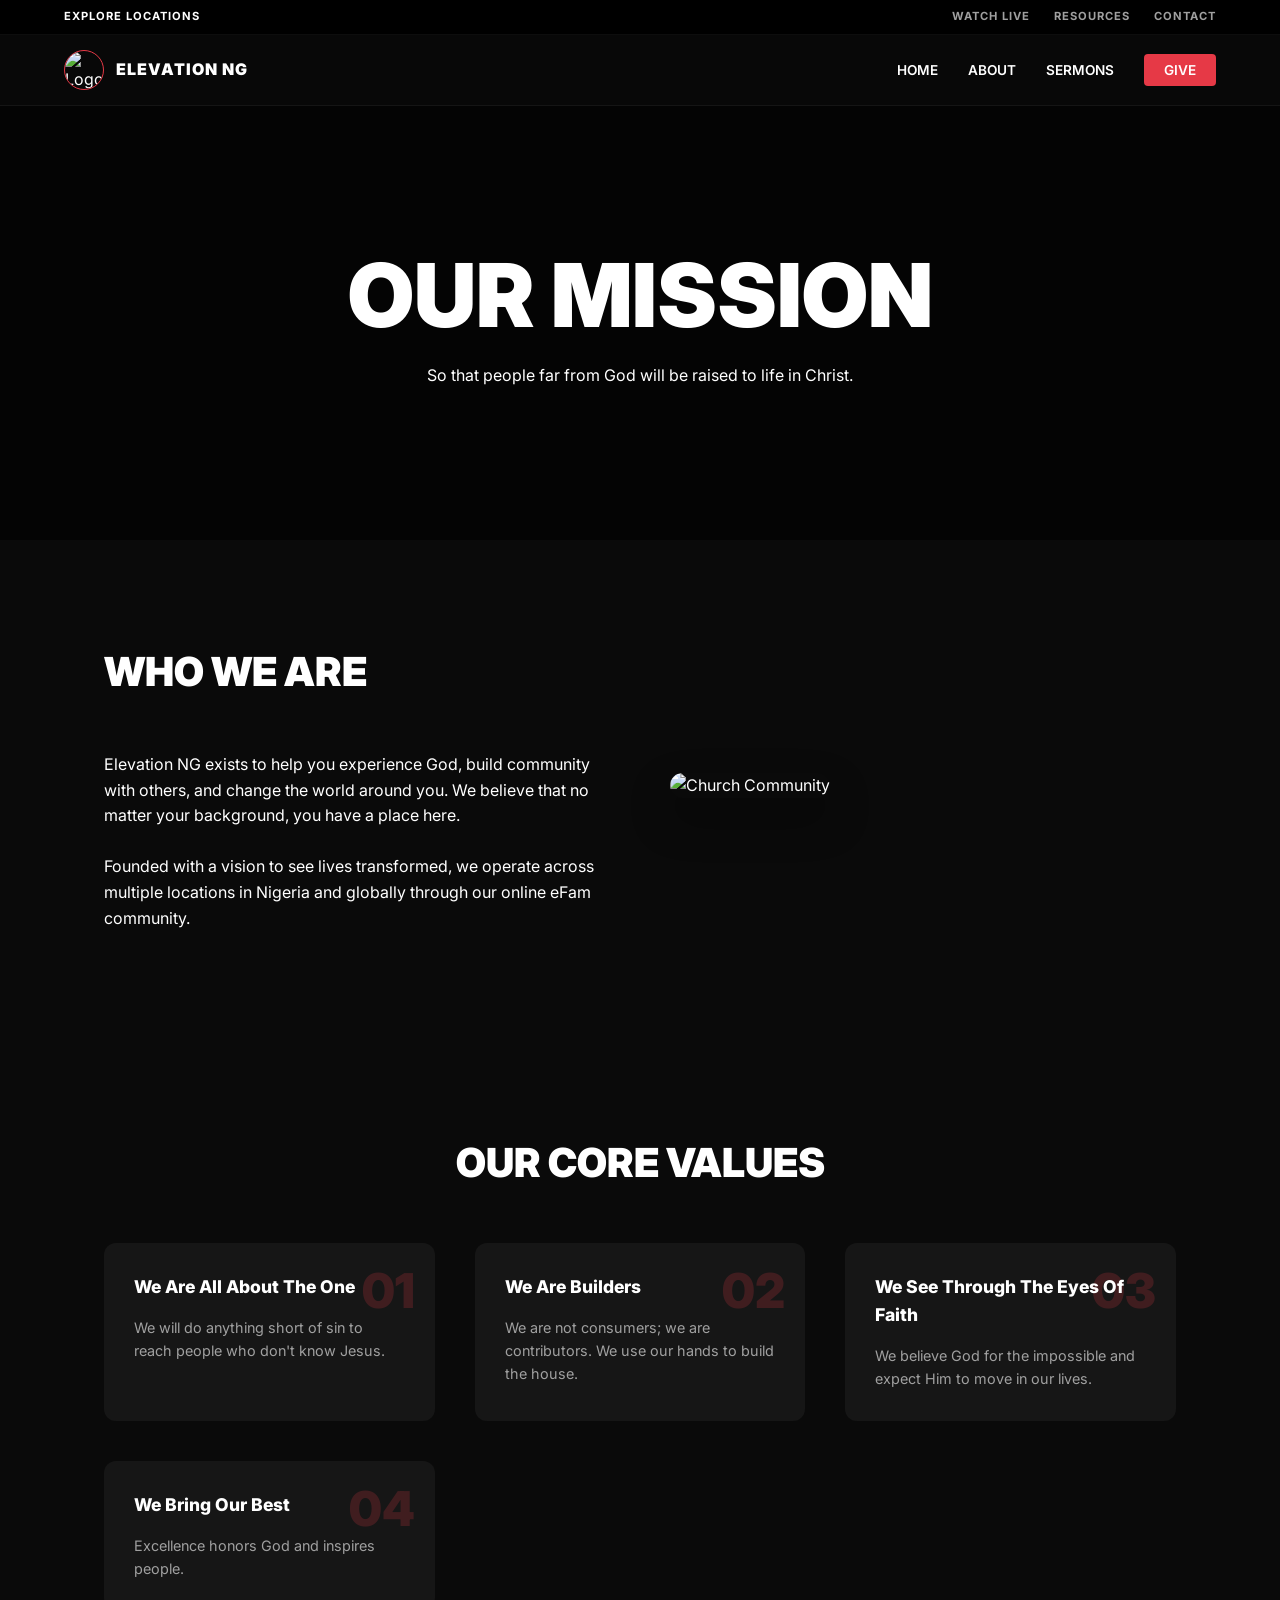
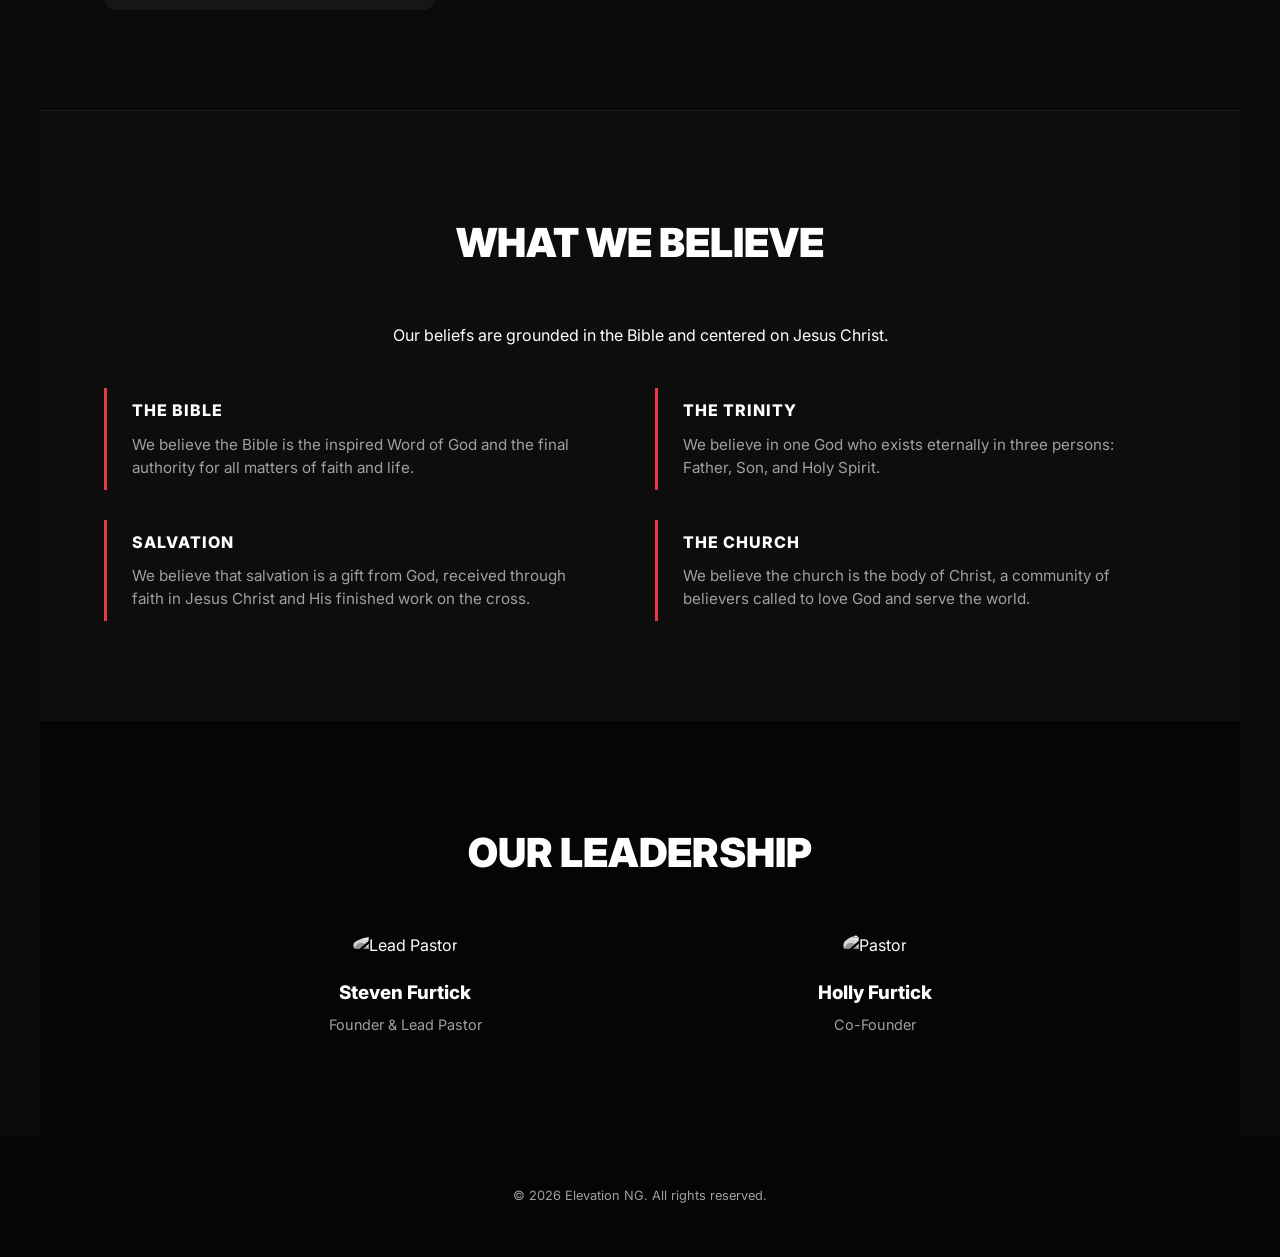
==== about.html @ 10603922 "Add files via upload" ====
<!DOCTYPE html>
<html lang="en">
<head>
    <meta charset="UTF-8">
    <meta name="viewport" content="width=device-width, initial-scale=1.0"> 
    <title>About Us | Elevation NG</title>
    <link rel="stylesheet" href="style.css">
    <link href="https://fonts.googleapis.com/css2?family=Inter:wght@400;600;800;900&display=swap" rel="stylesheet">
</head>
<body>

    <!-- Reuse the Header from index.html for consistency -->
    <header class="main-header"> 
        <div class="utility-bar">
            <div class="utility-content">
                <div class="location-picker"><span>EXPLORE LOCATIONS</span></div>
                <div class="utility-links">
                    <a href="#">WATCH LIVE</a>
                    <a href="#">RESOURCES</a>
                    <a href="#">CONTACT</a>
                </div>
            </div>
        </div>
        <nav class="navbar">
            <div class="logo">
                <img src="https://img.sanishtech.com/u/1c0983b16f705aad278ac29b4a04c383.jpg" alt="Logo">
                <span>ELEVATION NG</span>
            </div>
            <ul class="nav-links">
                <li><a href="index.html">Home</a></li>
                <li><a href="about.html">About</a></li>
                <li><a href="sermons.html">Sermons</a></li>
                <li><a href="give.html" class="nav-btn">Give</a></li>
            </ul>
        </nav>
    </header>

    <!-- About Hero -->
    <section class="page-hero" style="background: linear-gradient(rgba(0,0,0,0.6), rgba(0,0,0,0.6)), url('https://images.unsplash.com/photo-1510076857177-7470076d4098?q=80&w=2072') center/cover;">
        <div class="hero-content">
            <h1>Our Mission</h1>
            <p>So that people far from God will be raised to life in Christ.</p>
        </div>
    </section>

    <!-- Mission Split Section -->
    <section class="container reveal">
        <div class="mission-split">
            <div class="mission-text">
                <h2 class="section-title" style="text-align: left;">Who We Are</h2>
                <p>Elevation NG exists to help you experience God, build community with others, and change the world around you. We believe that no matter your background, you have a place here.</p>
                <br>
                <p>Founded with a vision to see lives transformed, we operate across multiple locations in Nigeria and globally through our online eFam community.</p>
            </div>
            <div class="mission-image">
                <img src="https://images.unsplash.com/photo-1523240795612-9a054b0db644?q=80&w=2070" alt="Church Community">
            </div>
        </div>
    </section>

    <!-- Core Values Section -->
    <section class="values-section reveal container">
        <h2 class="section-title">Our Core Values</h2>
        <div class="values-grid">
            <div class="value-item">
                <span>01</span>
                <h3>We Are All About The One</h3>
                <p>We will do anything short of sin to reach people who don't know Jesus.</p>
            </div>
            <div class="value-item">
                <span>02</span>
                <h3>We Are Builders</h3>
                <p>We are not consumers; we are contributors. We use our hands to build the house.</p>
            </div>
            <div class="value-item">
                <span>03</span>
                <h3>We See Through The Eyes Of Faith</h3>
                <p>We believe God for the impossible and expect Him to move in our lives.</p>
            </div>
            <div class="value-item">
                <span>04</span>
                <h3>We Bring Our Best</h3>
                <p>Excellence honors God and inspires people.</p>
            </div>
        </div>
    </section>

    <!-- What We Believe Section -->
    <section class="belief-section reveal container">
        <div class="section-text">
            <h2 class="section-title">What We Believe</h2>
            <p>Our beliefs are grounded in the Bible and centered on Jesus Christ.</p>
        </div>
        
        <div class="belief-grid">
            <div class="belief-item">
                <h3>The Bible</h3>
                <p>We believe the Bible is the inspired Word of God and the final authority for all matters of faith and life.</p>
            </div>
            <div class="belief-item">
                <h3>The Trinity</h3>
                <p>We believe in one God who exists eternally in three persons: Father, Son, and Holy Spirit.</p>
            </div>
            <div class="belief-item">
                <h3>Salvation</h3>
                <p>We believe that salvation is a gift from God, received through faith in Jesus Christ and His finished work on the cross.</p>
            </div>
            <div class="belief-item">
                <h3>The Church</h3>
                <p>We believe the church is the body of Christ, a community of believers called to love God and serve the world.</p>
            </div>
        </div>
    </section>

    
    <!-- Leadership Section (Updated with your links) -->
    <section class="container reveal" style="background: #050505;">
        <h2 class="section-title">Our Leadership</h2>
        <div class="leadership-grid">
            <div class="leader-card">
                <img src="https://content.elevationchurch.org/images/ec-about-sermon-(1).jpeg?width=828&format=auto" alt="Lead Pastor">
                <h3>Steven Furtick</h3>
                <p>Founder & Lead Pastor</p>
            </div>
            <div class="leader-card">
                <img src="https://img.sanishtech.com/u/3201265121feec5c950aa5bb2b3cc795.webp" alt="Pastor">
                <h3>Holly Furtick</h3>
                <p>Co-Founder</p>
            </div>
        </div>
    </section>

    <footer>
        <div class="footer-content">
            <p>&copy; <span id="year"></span> Elevation NG. All rights reserved.</p>
        </div>
    </footer>

    <script>
        document.getElementById('year').textContent = new Date().getFullYear();
        const observer = new IntersectionObserver((entries) => {
            entries.forEach(entry => {
                if (entry.isIntersecting) { entry.target.classList.add('active'); }
            });
        }, { threshold: 0.1 });
        document.querySelectorAll('.reveal').forEach(el => observer.observe(el));
    </script>

    <script src="script.js"></script>
</body>
</html>
---- style.css ----
:root {
    --primary: #e63946;
    --dark-bg: #0a0a0a;
    --card-bg: #161616;
    --text-white: #ffffff;
    --text-gray: #a0a0a0;
    --glass: rgba(10, 10, 10, 0.85);
}

* {
    margin: 0;
    padding: 0;
    box-sizing: border-box;
    font-family: 'Inter', sans-serif;
}

body {
    background-color: var(--dark-bg);
    color: var(--text-white);
    line-height: 1.6;
}

/* Header & Navbar */
.main-header {
    position: fixed;
    top: 0;
    width: 100%;
    z-index: 1000;
    background: var(--glass);
    backdrop-filter: blur(15px);
    border-bottom: 1px solid rgba(255, 255, 255, 0.05);
}

.navbar {
    display: flex;
    justify-content: space-between;
    align-items: center;
    padding: 15px 5%;
    max-width: 1400px;
    margin: 0 auto;
}

.logo {
    display: flex;
    align-items: center;
    gap: 12px;
}

.logo img {
    height: 40px;
    width: 40px;
    border-radius: 50%;
    border: 1px solid var(--primary);
}

.logo span {
    font-weight: 900;
    letter-spacing: 1px;
}

.nav-links {
    display: flex;
    list-style: none;
    gap: 30px;
    align-items: center;
}

.nav-links a {
    text-decoration: none;
    color: var(--text-white);
    font-size: 0.85rem;
    font-weight: 600;
    text-transform: uppercase;
    transition: 0.3s;
}

.nav-links a:hover { color: var(--primary); }

.nav-btn {
    background: var(--primary);
    padding: 8px 20px;
    border-radius: 4px;
}

/* Hero Section */
.hero {
    height: 100vh;
    display: flex;
    align-items: center;
    justify-content: center;
    text-align: center;
    position: relative;
    overflow: hidden;
}

.background-video {
    position: absolute;
    top: 0;
    left: 0;
    width: 100%;
    height: 100%;
    object-fit: cover;
    z-index: -1;
    filter: brightness(0.4);
}

.live-badge {
    color: var(--primary);
    font-weight: 800;
    font-size: 0.75rem;
    letter-spacing: 2px;
    margin-bottom: 1rem;
    border: 1px solid var(--primary);
    padding: 5px 15px;
    border-radius: 50px;
    display: inline-block;
}

.hero-content h1 {
    font-size: clamp(2.5rem, 8vw, 5.5rem);
    font-weight: 900;
    line-height: 1;
    margin-bottom: 1.5rem;
    text-transform: uppercase;
}

/* Layout */
.container {
    max-width: 1200px;
    margin: 0 auto;
    padding: 100px 5%;
}

.section-title {
    font-size: 2.5rem;
    font-weight: 900;
    margin-bottom: 3rem;
    text-align: center;
    text-transform: uppercase;
}

/* Sermon Card */
.sermon-card {
    background: var(--card-bg);
    border-radius: 15px;
    overflow: hidden;
    max-width: 900px;
    margin: 0 auto;
}

.sermon-card video { width: 100%; aspect-ratio: 16/9; }

.sermon-info { padding: 30px; text-align: center; }

/* Event Grid */
.event-grid {
    display: grid;
    grid-template-columns: repeat(auto-fit, minmax(300px, 1fr));
    gap: 30px;
}

.event-item {
    background: var(--card-bg);
    padding: 40px;
    border-radius: 12px;
    border-bottom: 5px solid var(--primary);
    transition: transform 0.3s;
}

.event-item:hover { transform: translateY(-10px); }

.event-item .date { color: var(--primary); font-weight: 800; margin-bottom: 10px; }

/* Buttons */
.cta-btn {
    display: inline-block;
    padding: 18px 40px;
    background: var(--primary);
    color: white;
    text-decoration: none;
    font-weight: 800;
    text-transform: uppercase;
    font-size: 0.85rem;
    border-radius: 4px;
    transition: 0.3s;
}

.cta-btn.secondary {
    background: transparent;
    border: 2px solid white;
    margin-left: 10px;
}

.cta-btn:hover { background: #ff4d5a; transform: scale(1.05); }

/* Reveal Animation */
.reveal {
    opacity: 0;
    transform: translateY(40px);
    transition: 1s all ease;
}

.reveal.active {
    opacity: 1;
    transform: translateY(0);
}

footer {
    text-align: center;
    padding: 50px 0;
    background: #050505;
    color: var(--text-gray);
    font-size: 0.8rem;
}

/* Center button for New Here section */
.center-btn { text-align: center; margin-top: 20px;}
.section-text { text-align: center; margin-bottom: 20px;}

/* Utility Bar */
.utility-bar {
    background: #000;
    padding: 8px 5%;
    font-size: 0.7rem;
    font-weight: 700;
    letter-spacing: 1px;
    border-bottom: 1px solid rgba(255,255,255,0.1);
}

.utility-content {
    display: flex;
    justify-content: space-between;
    max-width: 1400px;
    margin: 0 auto;
}

.utility-links a {
    color: var(--text-gray);
    text-decoration: none;
    margin-left: 20px;
    transition: 0.3s;
}

.utility-links a:hover { color: #fff; }

/* Ministry Grid */
.ministry-grid {
    display: grid;
    grid-template-columns: repeat(auto-fit, minmax(300px, 1fr));
    gap: 20px;
    padding-top: 50px;
}

.m-card {
    position: relative;
    height: 250px;
    border-radius: 10px;
    overflow: hidden;
    cursor: pointer;
}

.m-card img {
    width: 100%;
    height: 100%;
    object-fit: cover;
    transition: transform 0.5s;
}

.m-overlay {
    position: absolute;
    bottom: 0;
    left: 0;
    right: 0;
    padding: 20px;
    background: linear-gradient(transparent, rgba(0,0,0,0.8));
}

.m-card:hover img { transform: scale(1.1); }

/* Update Header for a more "Fixed" feel */
.main-header {
    position: fixed;
    top: 0;
    width: 100%;
    z-index: 1000;
    /* Removed individual background here to let utility bar and nav stack */
}

/* Fix Utility Bar Spacing */
.utility-bar {
    background: #000;
    padding: 8px 5%;
    font-size: 0.7rem;
    font-weight: 700;
    letter-spacing: 1px;
    border-bottom: 1px solid rgba(255,255,255,0.05);
}

/* Enhance Ministry Card Text Visibility */
.m-overlay h3 {
    color: var(--text-white);
    font-size: 1.5rem;
    font-weight: 900;
    text-transform: uppercase;
    letter-spacing: 1px;
}

/* Smooth Scrolling for the whole site */
html {
    scroll-behavior: smooth;
}

/* Experience Section */
.experience-section {
    background-color: #ffffff; /* Matches the screenshot's clean look */
    color: #000000;
    text-align: center;
    padding: 80px 5%;
}

.experience-header h2 {
    font-size: 2.8rem;
    font-weight: 900;
    margin-bottom: 15px;
    color: #1a1a1a;
}

.experience-header p {
    font-size: 1.1rem;
    color: #555;
    max-width: 700px;
    margin: 0 auto 50px;
    font-weight: 600;
}

.experience-grid {
    display: grid;
    grid-template-columns: repeat(auto-fit, minmax(200px, 1fr));
    gap: 40px;
    max-width: 1200px;
    margin: 0 auto;
}

.experience-item {
    padding: 20px;
    display: flex;
    flex-direction: column;
    align-items: flex-start; /* Left aligned like the image */
    text-align: left;
    border-left: 1px solid #eee; /* Adds subtle separation lines */
}

.experience-item:first-child {
    border-left: none;
}

.experience-item .icon {
    font-size: 2rem;
    margin-bottom: 15px;
}

.experience-item h3 {
    font-size: 1.2rem;
    font-weight: 800;
    margin-bottom: 15px;
}

.experience-item p {
    font-size: 0.95rem;
    color: #444;
    line-height: 1.5;
    margin-bottom: 20px;
    min-height: 80px; /* Keeps boxes even */
}

.find-link {
    text-decoration: none;
    color: #000;
    font-weight: 800;
    font-size: 0.9rem;
    text-transform: capitalize;
    transition: 0.3s;
}

.find-link:hover {
    color: var(--primary);
    padding-left: 5px;
}

/* About Page Specifics */
.page-hero {
    height: 60vh;
    display: flex;
    align-items: center;
    justify-content: center;
    text-align: center;
    padding-top: 100px;
}

.mission-split {
    display: flex;
    align-items: center;
    gap: 60px;
    flex-wrap: wrap;
}

.mission-text { flex: 1; min-width: 300px; }
.mission-image { flex: 1; min-width: 300px; }

.mission-image img {
    width: 100%;
    border-radius: 15px;
    box-shadow: 0 20px 40px rgba(0,0,0,0.4);
}

.leadership-grid {
    display: grid;
    grid-template-columns: repeat(auto-fit, minmax(250px, 1fr));
    gap: 40px;
    max-width: 900px;
    margin: 0 auto;
}

.leader-card {
    text-align: center;
}

.leader-card img {
    width: 200px;
    height: 200px;
    object-fit: cover;
    border-radius: 50%;
    margin-bottom: 20px;
    filter: grayscale(100%);
    transition: 0.5s;
}

.leader-card:hover img {
    filter: grayscale(0%);
    transform: scale(1.05);
}

.leader-card h3 {
    font-weight: 800;
    margin-bottom: 5px;
}

.leader-card p {
    color: var(--text-gray);
    font-size: 0.9rem;
}

/* Core Values Styles */
.values-section {
    background-color: var(--dark-bg);
}

.values-grid {
    display: grid;
    grid-template-columns: repeat(auto-fit, minmax(250px, 1fr));
    gap: 40px;
}

.value-item {
    padding: 30px;
    background: var(--card-bg);
    border-radius: 12px;
    position: relative;
    transition: 0.3s;
}

.value-item:hover {
    background: #1e1e1e;
    transform: translateY(-5px);
}

.value-item span {
    font-size: 3rem;
    font-weight: 900;
    color: var(--primary);
    opacity: 0.2;
    position: absolute;
    top: 10px;
    right: 20px;
}

.value-item h3 {
    font-weight: 800;
    margin-bottom: 15px;
    font-size: 1.1rem;
    position: relative;
    z-index: 1;
}

.value-item p {
    color: var(--text-gray);
    font-size: 0.9rem;
    line-height: 1.6;
}

/* Belief Section Styles */
.belief-section {
    background-color: #0d0d0d;
    border-top: 1px solid rgba(255, 255, 255, 0.05);
}

.belief-grid {
    display: grid;
    grid-template-columns: 1fr 1fr; /* Two columns for a balanced look */
    gap: 30px;
    margin-top: 40px;
}

.belief-item {
    border-left: 3px solid var(--primary);
    padding: 10px 25px;
}

.belief-item h3 {
    font-weight: 800;
    margin-bottom: 10px;
    text-transform: uppercase;
    font-size: 1rem;
    letter-spacing: 1px;
}

.belief-item p {
    color: var(--text-gray);
    font-size: 0.95rem;
    line-height: 1.5;
}

/* Sermon Page Styles */
.featured-sermon {
    padding-top: 150px;
}

.main-video-container {
    background: var(--card-bg);
    border-radius: 20px;
    overflow: hidden;
    box-shadow: 0 30px 60px rgba(0,0,0,0.5);
}

.main-video-info {
    padding: 40px;
}

.series-tag {
    color: var(--primary);
    font-weight: 800;
    font-size: 0.7rem;
    letter-spacing: 2px;
    display: block;
    margin-bottom: 10px;
}

.video-actions {
    margin-top: 25px;
    display: flex;
    gap: 15px;
}

/* Archive Grid */
.archive-header {
    display: flex;
    justify-content: space-between;
    align-items: center;
    margin-bottom: 40px;
    flex-wrap: wrap;
}

.search-box input {
    background: #1a1a1a;
    border: 1px solid rgba(255,255,255,0.1);
    color: white;
    padding: 12px 25px;
    border-radius: 50px;
    width: 300px;
    font-family: inherit;
}

.sermon-grid {
    display: grid;
    grid-template-columns: repeat(auto-fit, minmax(300px, 1fr));
    gap: 30px;
}

.s-archive-card {
    cursor: pointer;
    transition: 0.3s;
}

.s-thumb {
    position: relative;
    border-radius: 12px;
    overflow: hidden;
    aspect-ratio: 16/9;
}

.s-thumb img {
    width: 100%;
    height: 100%;
    object-fit: cover;
    transition: 0.5s;
}

.play-overlay {
    position: absolute;
    top: 50%;
    left: 50%;
    transform: translate(-50%, -50%);
    background: var(--primary);
    width: 60px;
    height: 60px;
    border-radius: 50%;
    display: flex;
    align-items: center;
    justify-content: center;
    font-size: 1.5rem;
    opacity: 0;
    transition: 0.3s;
}

.s-archive-card:hover .play-overlay { opacity: 1; }
.s-archive-card:hover .s-thumb img { transform: scale(1.05); filter: brightness(0.6); }

.s-content {
    margin-top: 15px;
}

.s-content h3 {
    font-size: 1.1rem;
    font-weight: 800;
    margin-bottom: 5px;
}

.s-content p {
    color: var(--text-gray);
    font-size: 0.85rem;
}

/* Giving Page Styles */
.giving-grid {
    display: grid;
    grid-template-columns: repeat(auto-fit, minmax(280px, 1fr));
    gap: 30px;
    margin-bottom: 80px;
}

.give-card {
    background: var(--card-bg);
    padding: 40px;
    border-radius: 20px;
    text-align: center;
    border: 1px solid rgba(255,255,255,0.05);
    transition: 0.3s;
}

.give-card:hover {
    transform: translateY(-10px);
    border-color: var(--primary);
}

.give-icon {
    font-size: 3rem;
    margin-bottom: 20px;
}

.give-card h3 {
    margin-bottom: 15px;
    font-weight: 800;
}

.give-card p {
    color: var(--text-gray);
    font-size: 0.95rem;
    margin-bottom: 25px;
    line-height: 1.6;
}

/* Give Form Wrapper */
.give-form-section {
    padding-bottom: 100px;
}

.form-wrapper {
    max-width: 500px;
    margin: 0 auto;
    background: #111;
    padding: 40px;
    border-radius: 20px;
    box-shadow: 0 40px 100px rgba(0,0,0,0.5);
}

.form-wrapper h2 {
    text-align: center;
    margin-bottom: 30px;
    font-weight: 900;
}

.input-group {
    margin-bottom: 20px;
}

.input-group label {
    display: block;
    margin-bottom: 8px;
    font-size: 0.85rem;
    font-weight: 700;
    color: var(--text-gray);
}

.input-group input, 
.input-group select {
    width: 100%;
    padding: 15px;
    background: #222;
    border: 1px solid #333;
    border-radius: 8px;
    color: white;
    font-family: inherit;
}

.secure-note {
    text-align: center;
    font-size: 0.75rem;
    color: #666;
    margin-top: 20px;
}

/* Container for the icon */
.menu-toggle {
    display: none; /* Hidden on desktop */
    flex-direction: column;
    justify-content: space-between;
    width: 30px;
    height: 21px;
    cursor: pointer;
    z-index: 1001;
}

/* The three horizontal bars */
.menu-toggle .bar {
    height: 3px;
    width: 100%;
    background-color: white;
    border-radius: 10px;
    transition: all 0.3s ease-in-out;
}

/* Tablet and Mobile View */
@media (max-width: 768px) {
    .menu-toggle {
        display: flex; /* Show on mobile */
    }

    /* Animation: Top bar rotates 45 degrees */
    .menu-toggle.is-active .bar:nth-child(1) {
        transform: translateY(9px) rotate(45deg);
    }

    /* Animation: Middle bar disappears */
    .menu-toggle.is-active .bar:nth-child(2) {
        opacity: 0;
    }

    /* Animation: Bottom bar rotates -45 degrees */
    .menu-toggle.is-active .bar:nth-child(3) {
        transform: translateY(-9px) rotate(-45deg);
    }
}

/* Responsive fix for Belief Grid */
@media (max-width: 768px) {
    .belief-grid {
        grid-template-columns: 1fr;
    }
}

/* Responsive fix for mobile */
@media (max-width: 768px) {
    .experience-item {
        border-left: none;
        border-bottom: 1px solid #eee;
        padding-bottom: 30px;
    }
}

/* Mobile Menu */
@media (max-width: 768px) {
    .menu-toggle { display: block; cursor: pointer; }
    .nav-links {
        display: none;
        flex-direction: column;
        position: absolute;
        top: 80px; left: 0; width: 100%;
        background: #000; padding: 20px 0;
    }
    .nav-links.active { display: flex; }
}
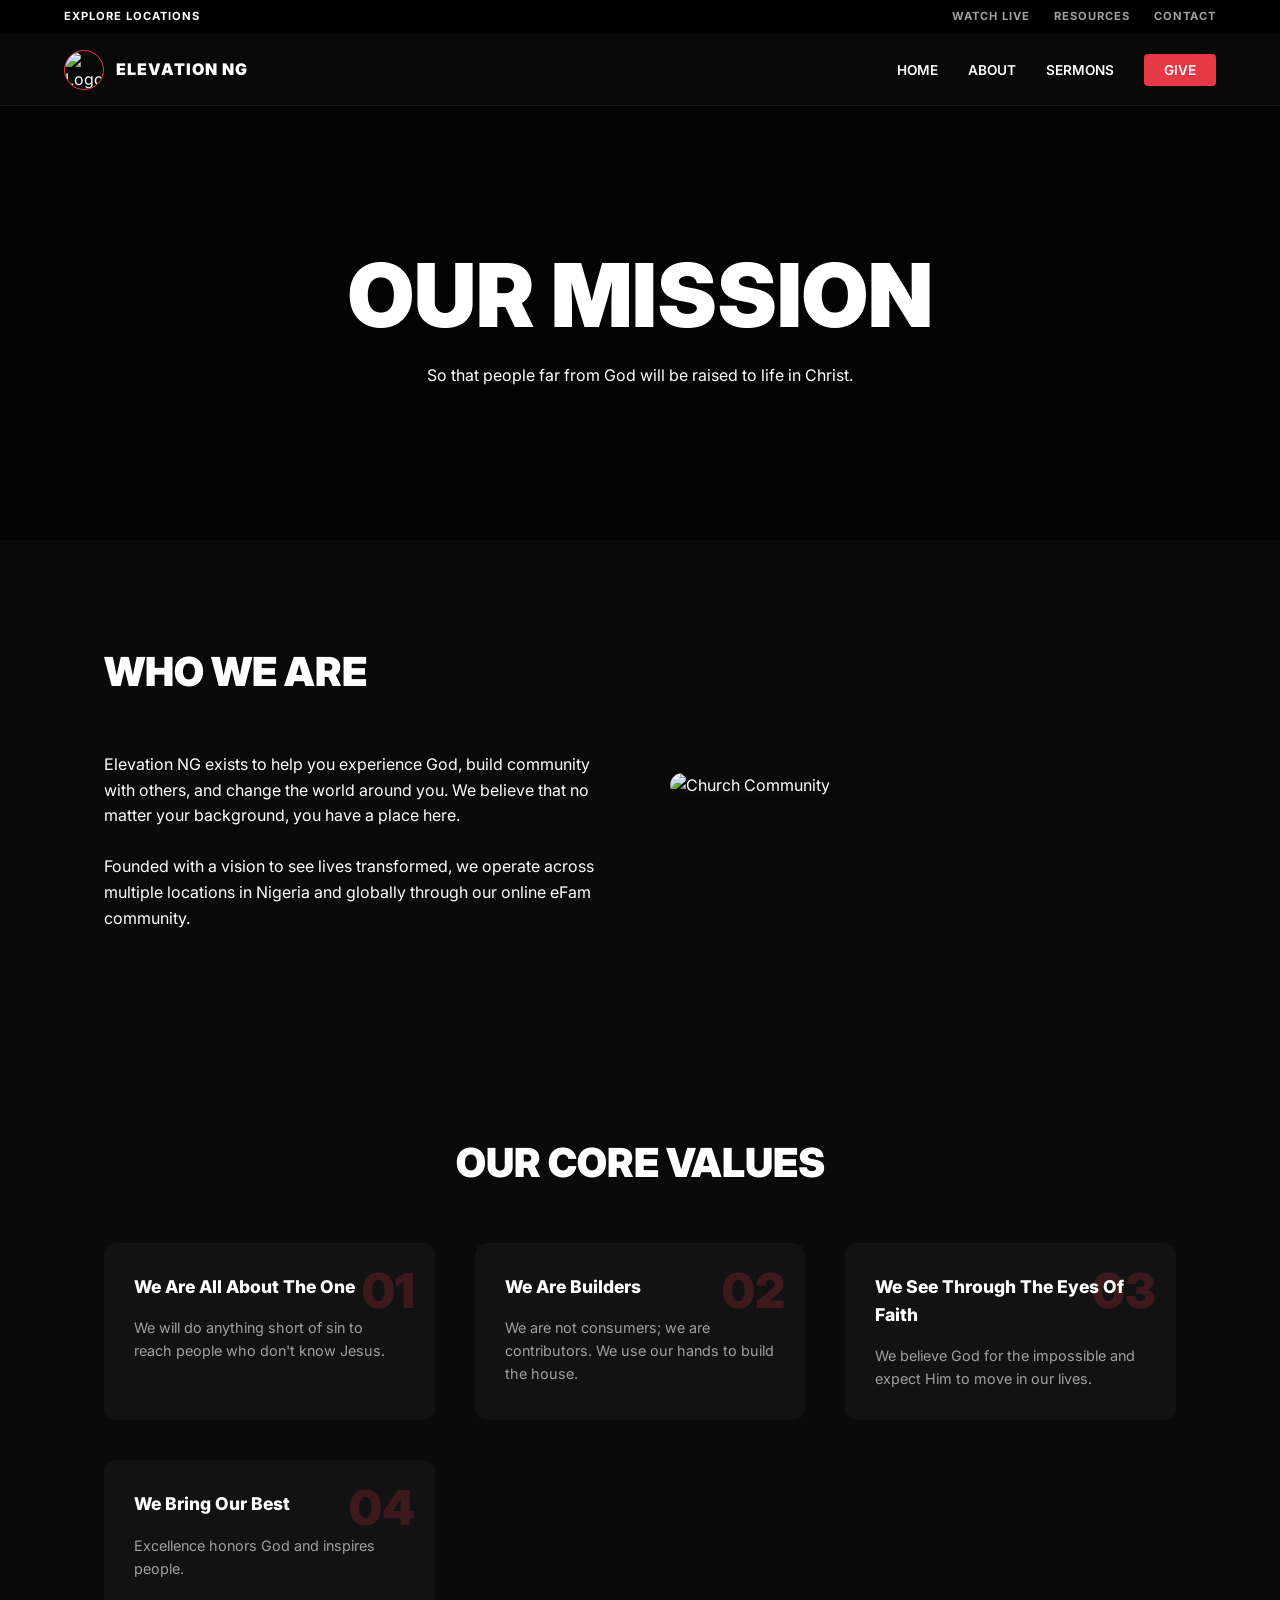
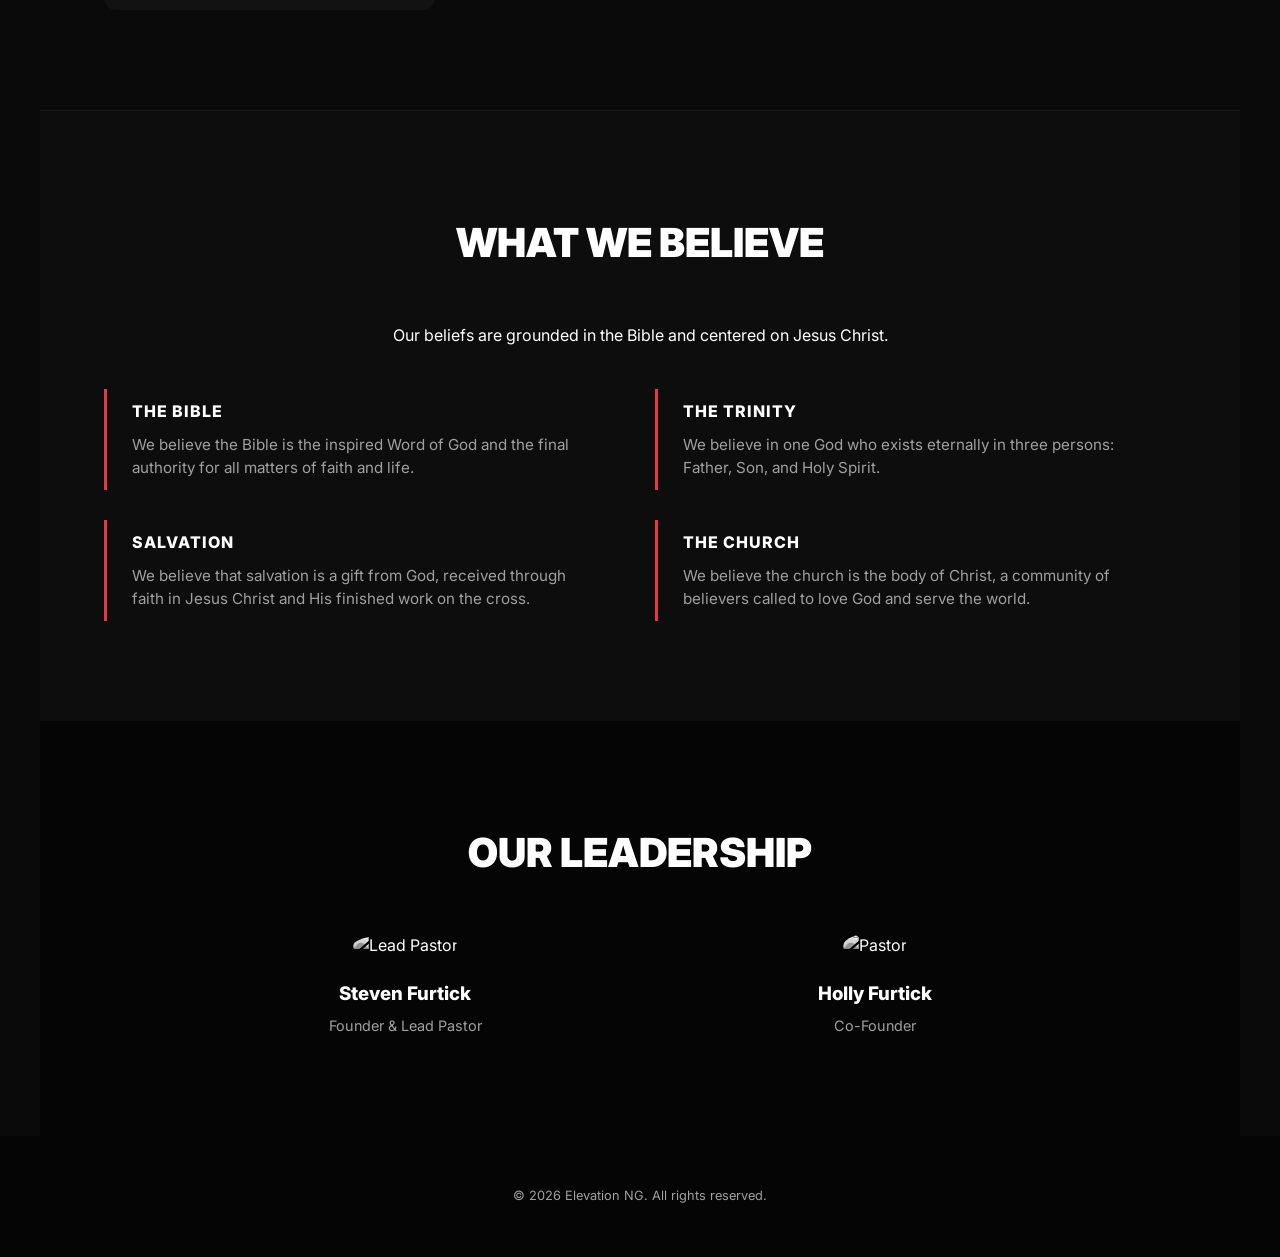
==== commit 4dd8703f: "Add files via upload" ====
--- a/about.html
+++ b/about.html
@@ -23,7 +23,7 @@
         </div>
         <nav class="navbar">
             <div class="logo">
-                <img src="https://img.sanishtech.com/u/1c0983b16f705aad278ac29b4a04c383.jpg" alt="Logo">
+                <img src="https://img.sanishtech.com/u/6a5d5f1891a5ef6978d27839b1085aa9.jpg" alt="Logo">
                 <span>ELEVATION NG</span>
             </div>
             <ul class="nav-links">
@@ -123,7 +123,7 @@
                 <p>Founder & Lead Pastor</p>
             </div>
             <div class="leader-card">
-                <img src="https://img.sanishtech.com/u/3201265121feec5c950aa5bb2b3cc795.webp" alt="Pastor">
+                <img src="https://img.sanishtech.com/u/9f93181b522cc959bcdc3723f2736f0a.webp" alt="Pastor">
                 <h3>Holly Furtick</h3>
                 <p>Co-Founder</p>
             </div>
--- a/style.css
+++ b/style.css
@@ -749,6 +749,91 @@
     transition: all 0.3s ease-in-out;
 }
 
+/* Visit Page Specific Styles */
+.visit-grid {
+    display: grid;
+    grid-template-columns: repeat(auto-fit, minmax(250px, 1fr));
+    gap: 30px;
+    margin-bottom: 80px;
+}
+
+.visit-card {
+    background: #111;
+    padding: 30px;
+    border-radius: 15px;
+    border: 1px solid rgba(255,255,255,0.05);
+    transition: transform 0.3s ease;
+}
+
+.visit-card:hover {
+    transform: translateY(-5px);
+}
+
+.visit-icon {
+    font-size: 2.5rem;
+    margin-bottom: 15px;
+}
+
+.visit-card h3 {
+    font-size: 1.3rem;
+    margin-bottom: 10px;
+    font-weight: 800;
+}
+
+.visit-card p {
+    color: var(--text-gray);
+    font-size: 0.9rem;
+    line-height: 1.6;
+}
+
+/* Map Layout Split */
+.map-section {
+    display: flex;
+    flex-wrap: wrap;
+    gap: 40px;
+    align-items: center;
+    margin-bottom: 100px;
+}
+
+.map-info {
+    flex: 1;
+    min-width: 300px;
+}
+
+.map-info h2 {
+    font-size: 2.5rem;
+    font-weight: 900;
+    margin-bottom: 15px;
+}
+
+.map-info p {
+    color: var(--text-gray);
+    line-height: 1.7;
+    margin-bottom: 10px;
+}
+
+.map-wrapper {
+    flex: 1.5;
+    min-width: 300px;
+}
+
+.mock-map {
+    width: 100%;
+    height: 350px;
+    background: #1c1c1c;
+    border-radius: 15px;
+    display: flex;
+    flex-direction: column;
+    justify-content: center;
+    align-items: center;
+    border: 1px solid #333;
+}
+
+/* Visit Form Adjustment */
+.visit-form-section {
+    padding-bottom: 100px;
+}
+
 /* Tablet and Mobile View */
 @media (max-width: 768px) {
     .menu-toggle {
@@ -778,24 +863,568 @@
     }
 }
 
-/* Responsive fix for mobile */
+
+/* ==========================================
+   MOBILE RESPONSIVE NAVIGATION (768px & below)
+   ========================================== */
 @media (max-width: 768px) {
-    .experience-item {
-        border-left: none;
-        border-bottom: 1px solid #eee;
-        padding-bottom: 30px;
-    }
-}
-
-/* Mobile Menu */
-@media (max-width: 768px) {
-    .menu-toggle { display: block; cursor: pointer; }
+    
+    /* 1. Adjust main navbar padding */
+    .navbar {
+        padding: 15px 20px;
+        position: relative;
+    }
+
+    /* 2. Show the Hamburger Menu Icon */
+    .menu-toggle {
+        display: flex; /* Overrides the desktop 'display: none' */
+    }
+
+    /* 3. Transform standard nav links into a mobile dropdown drawer */
     .nav-links {
-        display: none;
+        display: none; /* Hidden by default */
         flex-direction: column;
         position: absolute;
-        top: 80px; left: 0; width: 100%;
-        background: #000; padding: 20px 0;
-    }
-    .nav-links.active { display: flex; }
+        top: 100%; /* Sits exactly below the header */
+        left: 0;
+        width: 100%;
+        background-color: #000000; /* Matching solid background */
+        padding: 30px 0;
+        text-align: center;
+        gap: 25px;
+        border-bottom: 2px solid #1a1a1a;
+        box-shadow: 0 10px 20px rgba(0, 0, 0, 0.5);
+        z-index: 999;
+    }
+
+    /* 4. This class is toggled by JS when you click the hamburger */
+    .nav-links.active {
+        display: flex;
+    }
+
+    /* Make mobile menu links slightly larger for easy tapping */
+    .nav-links li a {
+        font-size: 1.1rem;
+        display: block;
+        width: 100%;
+    }
+
+    /* Style adjustment for the mobile Call-To-Action button */
+    .nav-links .nav-btn {
+        display: inline-block;
+        width: 80%; /* Centers and boundaries the button nicely */
+        margin: 0 auto;
+        padding: 12px 0;
+    }
+
+    /* 5. Hamburger Morph Animations (Turns 3 lines into an 'X') */
+    .menu-toggle.is-active .bar:nth-child(1) {
+        transform: translateY(9px) rotate(45deg);
+    }
+
+    .menu-toggle.is-active .bar:nth-child(2) {
+        opacity: 0; /* Melts the middle bar away */
+    }
+
+    .menu-toggle.is-active .bar:nth-child(3) {
+        transform: translateY(-9px) rotate(-45deg);
+    }
+}
+
+/* ==========================================
+   BANK TRANSFER COMPONENT LAYOUT
+   ========================================== */
+.bank-transfer-section {
+    padding: 80px 0;
+    text-align: center;
+}
+
+.section-subtitle {
+    color: #888;
+    margin-bottom: 40px;
+    font-size: 0.95rem;
+    max-width: 600px;
+    margin-left: auto;
+    margin-right: auto;
+    line-height: 1.6;
+}
+
+.bank-grid {
+    display: grid;
+    grid-template-columns: repeat(auto-fit, minmax(300px, 1fr));
+    gap: 25px;
+    max-width: 800px;
+    margin: 0 auto;
+    padding: 0 20px;
+}
+
+.bank-card {
+    background: #111;
+    border: 1px solid #222;
+    border-radius: 12px;
+    padding: 25px;
+    display: flex;
+    align-items: center;
+    gap: 20px;
+    text-align: left;
+    cursor: pointer;
+    position: relative;
+    transition: transform 0.2s ease, border-color 0.2s ease, background 0.2s ease;
+}
+
+/* Red glow highlight when hovering on a desktop */
+.bank-card:hover {
+    transform: translateY(-2px);
+    border-color: #ff3b3f;
+    background: #151515;
+}
+
+/* Dynamic State: Changes to green when JavaScript triggers a copy success */
+.bank-card.copied-card {
+    border-color: #2ed573 !important;
+    background: #0e1a12;
+}
+
+/* Logos styling */
+.bank-logo-placeholder {
+    width: 55px;
+    height: 55px;
+    border-radius: 10px;
+    background: #d11919; /* Corporate UBA Maroon-Red */
+    color: #fff;
+    display: flex;
+    align-items: center;
+    justify-content: center;
+    font-weight: 900;
+    font-size: 1.1rem;
+    flex-shrink: 0;
+}
+
+/* Overriding Moniepoint blue badge theme */
+.bank-logo-placeholder.moniepoint {
+    background: #0049ff;
+}
+
+.bank-details h3 {
+    font-size: 1.1rem;
+    font-weight: 700;
+    margin-bottom: 5px;
+    color: #fff;
+}
+
+.account-number-wrapper {
+    display: flex;
+    align-items: center;
+    gap: 12px;
+    margin-bottom: 6px;
+}
+
+.account-num {
+    font-family: 'Inter', monospace;
+    font-size: 1.3rem;
+    font-weight: 800;
+    color: #ff3b3f;
+    letter-spacing: 0.5px;
+}
+
+.copied-card .account-num {
+    color: #2ed573;
+}
+
+.copy-badge {
+    font-size: 0.75rem;
+    background: #222;
+    padding: 3px 8px;
+    border-radius: 4px;
+    color: #aaa;
+    transition: all 0.2s ease;
+}
+
+.copy-badge.copied {
+    background: #2ed573;
+    color: #fff;
+}
+
+.account-name {
+    font-size: 0.8rem;
+    text-transform: uppercase;
+    letter-spacing: 1px;
+    color: #666;
+    font-weight: 600;
+}
+
+/* Adjust layout on small mobile screen sizing */
+@media (max-width: 480px) {
+    .bank-card {
+        flex-direction: column;
+        text-align: center;
+        padding: 20px;
+    }
+    .account-number-wrapper {
+        justify-content: center;
+    }
+}
+
+/* ==========================================
+   INTERACTIVE SUPPORT & CONTACT GRID
+   ========================================== */
+.support-section {
+    padding: 80px 0;
+    text-align: center;
+}
+
+.support-grid {
+    display: grid;
+    grid-template-columns: repeat(auto-fit, minmax(320px, 1fr));
+    gap: 30px;
+    max-width: 900px;
+    margin: 40px auto 0 auto;
+    padding: 0 20px;
+}
+
+.support-card {
+    background: #111;
+    border: 1px solid var(--card-border, #222);
+    border-radius: 16px;
+    padding: 35px;
+    text-align: left;
+    transition: transform 0.3s cubic-bezier(0.16, 1, 0.3, 1), border-color 0.3s ease;
+    display: flex;
+    flex-direction: column;
+    justify-content: space-between;
+}
+
+.support-card:hover {
+    transform: translateY(-4px);
+    border-color: rgba(255, 255, 255, 0.15);
+    box-shadow: 0 15px 35px rgba(0, 0, 0, 0.4);
+}
+
+.support-header {
+    display: flex;
+    align-items: center;
+    gap: 15px;
+    margin-bottom: 15px;
+}
+
+.country-flag {
+    font-size: 1.8rem;
+    background: rgba(255, 255, 255, 0.03);
+    padding: 5px 10px;
+    border-radius: 8px;
+    border: 1px solid var(--card-border, #222);
+}
+
+.support-header h3 {
+    font-size: 1.3rem;
+    color: #fff;
+    font-weight: 800;
+}
+
+.support-desc {
+    color: #888;
+    font-size: 0.95rem;
+    line-height: 1.6;
+    margin-bottom: 30px;
+}
+
+/* Button Action Layouts */
+.support-actions {
+    display: flex;
+    flex-direction: column;
+    gap: 12px;
+}
+
+.support-btn {
+    display: flex;
+    align-items: center;
+    justify-content: center;
+    padding: 14px;
+    border-radius: 10px;
+    font-weight: 700;
+    font-size: 0.95rem;
+    text-decoration: none;
+    transition: all 0.2s ease;
+}
+
+/* Specific UI Brands styles */
+.whatsapp-btn {
+    background: #25D366; /* Official WhatsApp Green */
+    color: #000;
+}
+
+.whatsapp-btn:hover {
+    background: #20ba59;
+    transform: scale(1.01);
+}
+
+.call-btn {
+    background: transparent;
+    color: #fff;
+    border: 1px solid rgba(255, 255, 255, 0.1);
+}
+
+.call-btn:hover {
+    background: rgba(255, 255, 255, 0.05);
+    border-color: #fff;
+}
+
+/* Tablet & Mobile Layout Adjustment */
+@media (max-width: 580px) {
+    .support-card {
+        padding: 25px;
+    }
+    .support-grid {
+        grid-template-columns: 1fr;
+    }
+}
+
+/* ==========================================================================
+   GLOBAL BRAND THEME VARIABLES
+   ========================================================================== */
+:root {
+    --bg-black: #0a0a0a;
+    --card-bg: #121212;
+    --card-border: rgba(255, 255, 255, 0.05);
+    --brand-red: #ff3b3f;
+    --brand-red-hover: #e02f33;
+    --text-white: #ffffff;
+    --text-gray: #a0a0a0;
+    --text-muted: #666666;
+    --success-green: #2ed573;
+    --transition-smooth: all 0.4s cubic-bezier(0.16, 1, 0.3, 1);
+}
+
+/* ==========================================================================
+   INTERSECTION OBSERVER SCROLL REVEAL ENGINE (UI/UX Animation)
+   ========================================================================== */
+.reveal {
+    opacity: 0;
+    transform: translateY(30px) scale(0.98);
+    transition: opacity 0.8s cubic-bezier(0.16, 1, 0.3, 1),
+                transform 0.8s cubic-bezier(0.16, 1, 0.3, 1);
+    will-change: transform, opacity;
+}
+
+/* State triggered automatically by JavaScript when scrolled into view */
+.reveal.active {
+    opacity: 1;
+    transform: translateY(0) scale(1);
+}
+
+/* Delay modifiers for grids so elements fade in one after another */
+.reveal:nth-child(2) { transition-delay: 0.1s; }
+.reveal:nth-child(3) { transition-delay: 0.2s; }
+.reveal:nth-child(4) { transition-delay: 0.3s; }
+
+/* ==========================================================================
+   DYNAMIC SCROLLED HEADER EFFECT
+   ========================================================================== */
+.main-header {
+    position: fixed;
+    top: 0;
+    left: 0;
+    width: 100%;
+    z-index: 1000;
+    transition: var(--transition-smooth);
+}
+
+/* Class toggled by script.js when page is scrolled down */
+.main-header.scrolled {
+    background: rgba(10, 10, 10, 0.85);
+    backdrop-filter: blur(15px);
+    -webkit-backdrop-filter: blur(15px);
+    border-bottom: 1px solid rgba(255, 255, 255, 0.05);
+    box-shadow: 0 10px 30px rgba(0, 0, 0, 0.5);
+}
+.main-header.scrolled .utility-bar {
+    margin-top: -40px; /* Seamlessly collapses utility bar out of view on scroll */
+    opacity: 0;
+}
+
+/* ==========================================================================
+   VISIT PAGE COMPONENT STYLING
+   ========================================================================== */
+.section-tag {
+    color: var(--brand-red);
+    font-size: 0.8rem;
+    font-weight: 800;
+    letter-spacing: 2px;
+    text-transform: uppercase;
+    display: block;
+    margin-bottom: 8px;
+}
+
+.map-lead {
+    font-size: 1.2rem;
+    color: var(--text-white);
+    font-weight: 600;
+    margin-bottom: 15px;
+}
+
+.location-meta-list {
+    margin: 30px 0;
+    display: flex;
+    flex-direction: column;
+    gap: 20px;
+}
+
+.meta-item {
+    display: flex;
+    align-items: flex-start;
+    gap: 15px;
+}
+
+.meta-icon {
+    font-size: 1.3rem;
+    background: rgba(255, 255, 255, 0.03);
+    padding: 10px;
+    border-radius: 8px;
+    border: 1px solid var(--card-border);
+}
+
+.meta-item strong {
+    display: block;
+    color: var(--text-white);
+    font-size: 0.95rem;
+}
+
+.meta-item p {
+    color: var(--text-gray);
+    font-size: 0.9rem;
+    margin-top: 2px;
+}
+
+/* High-End Simulated Map UX Container */
+.interactive-map-card {
+    width: 100%;
+    height: 400px;
+    background: #1a1a1a url('https://images.unsplash.com/photo-1524661135-423995f22d0b?q=80&w=1000') center/cover;
+    border-radius: 16px;
+    border: 1px solid var(--card-border);
+    position: relative;
+    overflow: hidden;
+    cursor: pointer;
+    transition: var(--transition-smooth);
+}
+
+.interactive-map-card:hover {
+    transform: translateY(-4px);
+    border-color: rgba(255, 255, 255, 0.15);
+    box-shadow: 0 20px 40px rgba(0,0,0,0.4);
+}
+
+.map-overlay-tint {
+    position: absolute;
+    top: 0; left: 0; width: 100%; height: 100%;
+    background: linear-gradient(180deg, rgba(10,10,10,0.2) 0%, rgba(10,10,10,0.7) 100%);
+    display: flex;
+    align-items: center;
+    justify-content: center;
+}
+
+/* Animated Pulse Pin Map Effect */
+.map-marker-pulse {
+    position: relative;
+}
+
+.map-marker-pulse .pin {
+    width: 20px;
+    height: 20px;
+    background: var(--brand-red);
+    border-radius: 50% 50% 50% 0;
+    transform: rotate(-45deg);
+    position: absolute;
+    top: -10px;
+    left: -10px;
+    z-index: 2;
+    border: 2px solid var(--text-white);
+}
+
+.map-marker-pulse .pulse {
+    background: rgba(255, 59, 63, 0.4);
+    border-radius: 50%;
+    height: 40px;
+    width: 40px;
+    position: absolute;
+    left: -20px;
+    top: -20px;
+    animation: mapPulse 2s infinite;
+    z-index: 1;
+}
+
+@keyframes mapPulse {
+    0% { transform: scale(0.5); opacity: 1; }
+    100% { transform: scale(2.5); opacity: 0; }
+}
+
+.map-floating-badge {
+    position: absolute;
+    bottom: 20px;
+    left: 20px;
+    background: #111;
+    padding: 12px 20px;
+    border-radius: 10px;
+    border: 1px solid var(--card-border);
+}
+
+.map-floating-badge h4 { color: #fff; margin-bottom: 2px; font-size: 0.95rem; }
+.map-floating-badge p { color: var(--brand-red); font-size: 0.8rem; font-weight: 600; }
+
+/* Interactive Hover Buttons UI */
+.text-icon-btn {
+    display: inline-flex;
+    align-items: center;
+    gap: 10px;
+}
+.btn-arrow {
+    transition: transform 0.3s ease;
+}
+.cta-btn:hover .btn-arrow {
+    transform: translateX(5px);
+}
+
+/* Fixes text contrast for the map action button */
+.map-btn-fix {
+    color: #000000 !important; /* Forces text to be bold dark black against the bright background */
+    font-weight: 800;
+}
+
+.map-btn-fix:hover {
+    color: #000000 !important;
+}
+
+/* ==========================================================================
+   GLOBAL RESPONSIVE VIEWPORT BREAKPOINTS (Mobile and Tablet layout fixes)
+   ========================================================================== */
+@media (max-width: 992px) {
+    .map-section {
+        flex-direction: column;
+        align-items: stretch;
+        gap: 30px;
+    }
+    .map-info, .map-wrapper {
+        width: 100%;
+        flex: none;
+    }
+}
+
+@media (max-width: 768px) {
+    /* Global Section Typography Reduction for Mobile screens */
+    h1 { font-size: 2.8rem !important; }
+    h2 { font-size: 2rem !important; }
+    
+    /* Make Grids drop uniformly to a single responsive vertical stack */
+    .giving-grid, .visit-grid, .experience-grid, .ministry-grid, .event-grid {
+        grid-template-columns: 1fr !important;
+        gap: 20px !important;
+    }
+    
+    .container {
+        padding: 60px 20px !important; /* Prevents edge-clipping layouts on phones */
+    }
+    
+    .page-hero {
+        padding: 140px 20px 80px 20px !important;
+    }
 }
